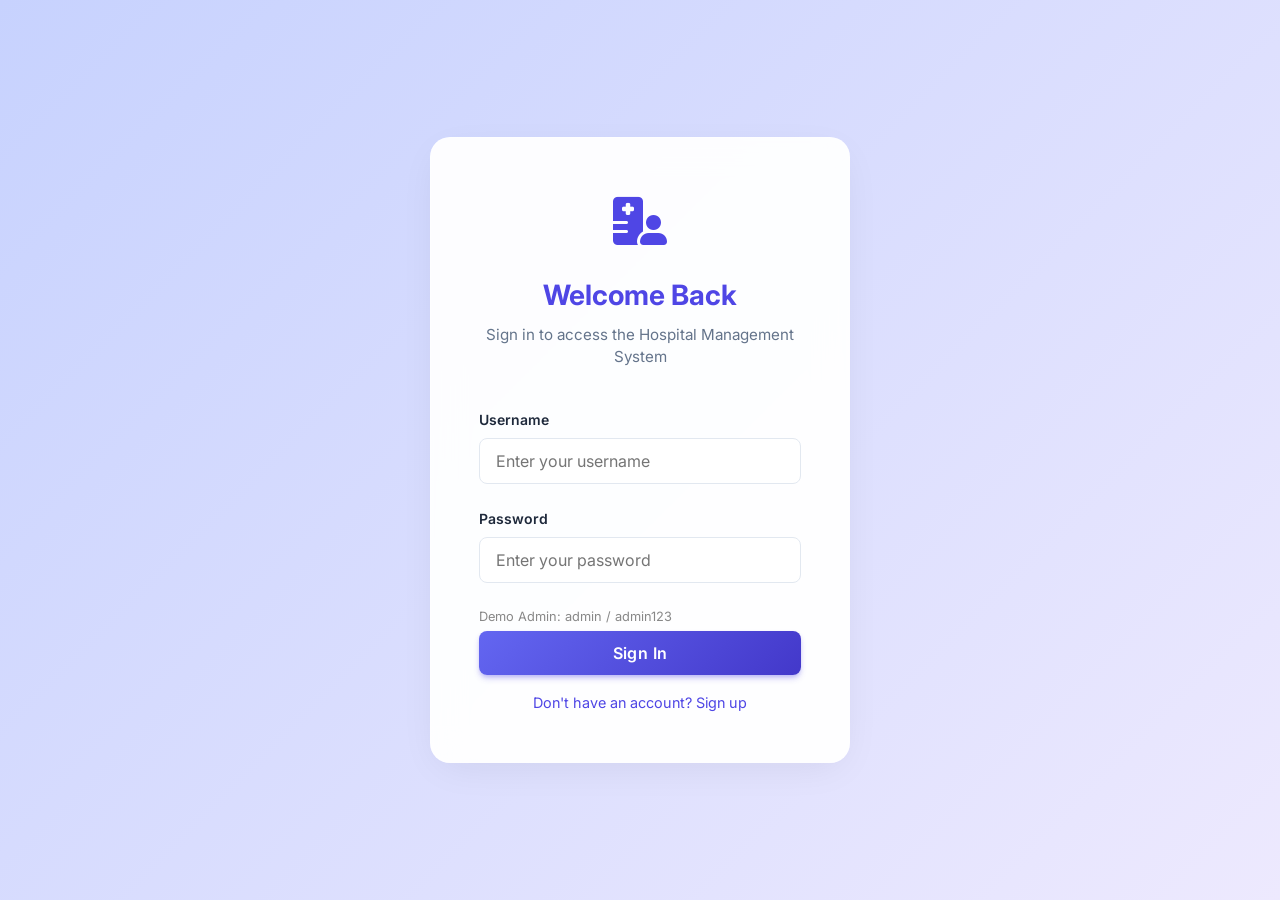
==== index.html @ 9549113a "initial commit" ====
<!DOCTYPE html>
<html lang="en">

<head>
    <meta charset="UTF-8">
    <meta name="viewport" content="width=device-width, initial-scale=1.0">
    <title>Login - Modern HMS</title>
    <link href="https://fonts.googleapis.com/css2?family=Inter:wght@400;500;600;700&display=swap" rel="stylesheet">
    <link rel="stylesheet" href="https://cdnjs.cloudflare.com/ajax/libs/font-awesome/6.0.0/css/all.min.css">
    <link rel="stylesheet" href="css/style.css">
</head>

<body>
    <div class="auth-container">
        <div class="auth-card">
            <div style="font-size: 3rem; color: var(--primary-color); margin-bottom: 1rem;">
                <i class="fas fa-hospital-user"></i>
            </div>
            <h1>Welcome Back</h1>
            <p>Sign in to access the Hospital Management System</p>
            <form id="loginForm">
                <div class="form-group">
                    <label for="username">Username</label>
                    <input type="text" id="username" placeholder="Enter your username" required>
                </div>
                <div class="form-group">
                    <label for="password">Password</label>
                    <input type="password" id="password" placeholder="Enter your password" required>
                </div>
                <!-- Adding a note for the demo -->
                <p style="font-size: 0.8rem; color: #888; text-align: left; margin-bottom: 5px;">Demo Admin: admin /
                    admin123</p>
                <button type="submit" class="btn btn-primary" style="width: 100%;">Sign In</button>
                <div style="text-align: center; margin-top: 15px;">
                    <a href="#" id="showRegister" style="font-size: 0.9rem; color: var(--primary-color); text-decoration: none;">Don't have an account? Sign up</a>
                </div>
            </form>

            <form id="registerForm" style="display: none;">
                <div class="form-group">
                    <label for="reg_username">Username</label>
                    <input type="text" id="reg_username" placeholder="Choose a username" required>
                </div>
                <div class="form-group">
                    <label for="reg_password">Password</label>
                    <input type="password" id="reg_password" placeholder="Choose a password" required>
                </div>
                <div class="form-group">
                    <label for="reg_confirm_password">Confirm Password</label>
                    <input type="password" id="reg_confirm_password" placeholder="Confirm your password" required>
                </div>
                <button type="submit" class="btn btn-primary" style="width: 100%;">Sign Up</button>
                <div style="text-align: center; margin-top: 15px;">
                    <a href="#" id="showLogin" style="font-size: 0.9rem; color: var(--primary-color); text-decoration: none;">Already have an account? Sign in</a>
                </div>
            </form>

            <div id="authError"
                style="color: var(--danger-color); margin-top: 1rem; font-size: 0.875rem; display: none;"></div>
        </div>
    </div>

    <script src="js/api.js"></script>
    <script>
        // Check if already logged in
        api.checkAuth().then(res => {
            if (res.status === 'success') {
                window.location.href = 'dashboard.html';
            }
        });

        const loginForm = document.getElementById('loginForm');
        const registerForm = document.getElementById('registerForm');
        const errorDiv = document.getElementById('authError');

        // Toggle UI
        document.getElementById('showRegister').addEventListener('click', (e) => {
            e.preventDefault();
            loginForm.style.display = 'none';
            registerForm.style.display = 'block';
            errorDiv.style.display = 'none';
            document.querySelector('.auth-card h1').textContent = 'Create Account';
            document.querySelector('.auth-card p').textContent = 'Sign up to join the system';
        });

        document.getElementById('showLogin').addEventListener('click', (e) => {
            e.preventDefault();
            registerForm.style.display = 'none';
            loginForm.style.display = 'block';
            errorDiv.style.display = 'none';
            document.querySelector('.auth-card h1').textContent = 'Welcome Back';
            document.querySelector('.auth-card p').textContent = 'Sign in to access the Hospital Management System';
        });

        loginForm.addEventListener('submit', async (e) => {
            e.preventDefault();
            const username = document.getElementById('username').value;
            const password = document.getElementById('password').value;

            try {
                const res = await api.login(username, password);
                if (res.status === 'success') {
                    window.location.href = 'dashboard.html';
                } else {
                    errorDiv.textContent = res.message;
                    errorDiv.style.display = 'block';
                }
            } catch (err) {
                errorDiv.textContent = 'Connection error. Please try again later.';
                errorDiv.style.display = 'block';
            }
        });

        registerForm.addEventListener('submit', async (e) => {
            e.preventDefault();
            const username = document.getElementById('reg_username').value;
            const password = document.getElementById('reg_password').value;
            const confirm = document.getElementById('reg_confirm_password').value;

            if (password !== confirm) {
                errorDiv.textContent = 'Passwords do not match';
                errorDiv.style.display = 'block';
                return;
            }

            try {
                const res = await api.register(username, password);
                if (res.status === 'success') {
                    window.location.href = 'dashboard.html';
                } else {
                    errorDiv.textContent = res.message || 'Error creating account';
                    errorDiv.style.display = 'block';
                }
            } catch (err) {
                console.error(err);
                errorDiv.textContent = 'Connection error. Please try again later.';
                errorDiv.style.display = 'block';
            }
        });
    </script>
</body>

</html>
---- css/style.css ----
:root {
    --primary-color: #4f46e5;
    --primary-gradient: linear-gradient(135deg, #6366f1 0%, #4338ca 100%);
    --primary-hover: #4338ca;
    --secondary-color: #10b981;
    --danger-color: #ef4444;
    --bg-color: #f8fafc;
    --card-bg: rgba(255, 255, 255, 0.95);
    --text-main: #1e293b;
    --text-muted: #64748b;
    --border-color: #e2e8f0;
    --sidebar-bg: linear-gradient(180deg, #1e1b4b 0%, #0f172a 100%);
    --sidebar-text: #e0e7ff;
    --sidebar-hover: rgba(79, 70, 229, 0.15);
    --transition-speed: 0.3s;
    --glass-bg: rgba(255, 255, 255, 0.85);
    --glass-border: rgba(255, 255, 255, 0.2);
    --glass-shadow: 0 10px 40px -10px rgba(0, 0, 0, 0.08);
    --card-shadow: 0 4px 6px -1px rgba(0, 0, 0, 0.05), 0 2px 4px -1px rgba(0, 0, 0, 0.03);
    --card-shadow-hover: 0 20px 25px -5px rgba(0, 0, 0, 0.1), 0 10px 10px -5px rgba(0, 0, 0, 0.04);
}

/* Custom Scrollbar */
::-webkit-scrollbar {
    width: 8px;
    height: 8px;
}
::-webkit-scrollbar-track {
    background: transparent;
}
::-webkit-scrollbar-thumb {
    background: #cbd5e1;
    border-radius: 10px;
}
::-webkit-scrollbar-thumb:hover {
    background: #94a3b8;
}

* {
    margin: 0;
    padding: 0;
    box-sizing: border-box;
    font-family: 'Inter', 'Segoe UI', sans-serif;
}

body {
    background: var(--bg-color);
    background-image: radial-gradient(at 0% 0%, hsla(253,16%,7%,0.03) 0, transparent 50%), radial-gradient(at 50% 0%, hsla(225,39%,30%,0.03) 0, transparent 50%), radial-gradient(at 100% 0%, hsla(339,49%,30%,0.03) 0, transparent 50%);
    background-attachment: fixed;
    color: var(--text-main);
    display: flex;
    min-height: 100vh;
    line-height: 1.5;
}

/* Glassmorphism Auth Container */
.auth-container {
    display: flex;
    justify-content: center;
    align-items: center;
    width: 100vw;
    height: 100vh;
    background: linear-gradient(135deg, #c7d2fe 0%, #ede9fe 100%);
}

.auth-card {
    background: var(--card-bg);
    padding: 3rem;
    border-radius: 1.25rem;
    box-shadow: var(--glass-shadow);
    backdrop-filter: blur(16px);
    -webkit-backdrop-filter: blur(16px);
    border: 1px solid var(--glass-border);
    width: 100%;
    max-width: 420px;
    text-align: center;
    transition: transform var(--transition-speed);
}

.auth-card:hover {
    transform: translateY(-5px);
}

.auth-card h1 {
    font-size: 1.75rem;
    color: var(--primary-color);
    margin-bottom: 0.5rem;
    font-weight: 700;
}

.auth-card p {
    color: var(--text-muted);
    margin-bottom: 2.5rem;
    font-size: 0.95rem;
}

.form-group {
    margin-bottom: 1.5rem;
    text-align: left;
}

.form-group label {
    display: block;
    font-size: 0.875rem;
    font-weight: 600;
    margin-bottom: 0.5rem;
    color: var(--text-main);
}

.form-group input, .form-group select, .form-group textarea {
    width: 100%;
    padding: 0.75rem 1rem;
    border: 1px solid var(--border-color);
    border-radius: 0.5rem;
    font-size: 1rem;
    transition: all var(--transition-speed);
    background: #fff;
    color: var(--text-main);
}

.form-group input:focus, .form-group select:focus, .form-group textarea:focus {
    outline: none;
    border-color: var(--primary-color);
    box-shadow: 0 0 0 4px rgba(79, 70, 229, 0.15);
    background: #fff;
}

.btn {
    display: inline-block;
    padding: 0.75rem 1.75rem;
    border: none;
    border-radius: 0.5rem;
    font-size: 1rem;
    font-weight: 600;
    cursor: pointer;
    transition: all var(--transition-speed);
    text-align: center;
    text-decoration: none;
    letter-spacing: 0.025em;
}

.btn-primary {
    background: var(--primary-gradient);
    color: white;
    box-shadow: 0 4px 6px -1px rgba(79, 70, 229, 0.3), 0 2px 4px -1px rgba(79, 70, 229, 0.2);
}

.btn-primary:hover {
    box-shadow: 0 10px 15px -3px rgba(79, 70, 229, 0.4), 0 4px 6px -2px rgba(79, 70, 229, 0.2);
    transform: translateY(-2px);
}

.btn-primary:active {
    transform: translateY(0);
}

.btn-sm {
    padding: 0.4rem 1rem;
    font-size: 0.85rem;
    border-radius: 0.375rem;
}

/* Dashboard Layout */
.sidebar {
    width: 260px;
    background: var(--sidebar-bg);
    color: var(--sidebar-text);
    display: flex;
    flex-direction: column;
    position: fixed;
    height: 100vh;
    box-shadow: 4px 0 24px rgba(0,0,0,0.15);
    z-index: 100;
    left: 0;
    top: 0;
}

.sidebar-header {
    padding: 1.75rem;
    text-align: center;
    border-bottom: 1px solid rgba(255,255,255,0.05);
    font-size: 1.35rem;
    font-weight: 700;
    letter-spacing: 1.5px;
    display: flex;
    align-items: center;
    justify-content: center;
    gap: 12px;
    color: #fff;
    text-shadow: 0 2px 4px rgba(0,0,0,0.2);
}

.sidebar-menu {
    list-style: none;
    flex: 1;
    overflow-y: auto;
    padding: 1.5rem 0;
}

.sidebar-menu li {
    margin-bottom: 0.25rem;
    padding: 0 1rem;
}

.sidebar-menu li a {
    display: flex;
    align-items: center;
    padding: 0.875rem 1.25rem;
    color: #94a3b8;
    text-decoration: none;
    transition: all var(--transition-speed);
    border-radius: 0.5rem;
    font-weight: 500;
}

.sidebar-menu li a:hover, .sidebar-menu li a.active {
    background: var(--sidebar-hover);
    color: white;
}

.sidebar-menu li a.active {
    background: linear-gradient(90deg, rgba(79, 70, 229, 0.2) 0%, transparent 100%);
    border-left: 4px solid var(--primary-color);
}

.sidebar-menu li a i {
    width: 30px;
    font-size: 1.25rem;
    transition: transform var(--transition-speed);
}

.sidebar-menu li a:hover i {
    transform: scale(1.1);
    color: var(--primary-color);
}

.main-content {
    flex: 1;
    margin-left: 260px;
    display: flex;
    flex-direction: column;
    min-height: 100vh;
    width: calc(100% - 260px);
}

.header {
    background: var(--glass-bg);
    padding: 1.25rem 2.5rem;
    display: flex;
    justify-content: space-between;
    align-items: center;
    box-shadow: 0 1px 3px rgba(0,0,0,0.05);
    backdrop-filter: blur(12px);
    -webkit-backdrop-filter: blur(12px);
    position: sticky;
    top: 0;
    z-index: 90;
    border-bottom: 1px solid rgba(255, 255, 255, 0.5);
}

.page-title {
    font-size: 1.35rem;
    font-weight: 700;
    color: var(--text-main);
    letter-spacing: -0.025em;
}

.user-info {
    display: flex;
    align-items: center;
    gap: 1.25rem;
    font-weight: 500;
}

.btn-danger {
    background: var(--danger-color);
    color: white;
    box-shadow: 0 4px 6px -1px rgba(239, 68, 68, 0.2);
}
.btn-danger:hover {
    background: #dc2626;
    transform: translateY(-2px);
    box-shadow: 0 6px 10px -1px rgba(239, 68, 68, 0.3);
}

.content-area {
    padding: 2.5rem;
    flex: 1;
}

/* Cards & Tables */
.card {
    background: var(--card-bg);
    border-radius: 1rem;
    box-shadow: var(--card-shadow);
    padding: 1.75rem;
    margin-bottom: 2rem;
    transition: all var(--transition-speed);
    border: 1px solid var(--border-color);
}

.card:hover {
    box-shadow: var(--card-shadow-hover);
    transform: translateY(-4px);
}

.card-header {
    display: flex;
    justify-content: space-between;
    align-items: center;
    margin-bottom: 1.5rem;
    border-bottom: 1px solid var(--border-color);
    padding-bottom: 1.25rem;
}

.card-header h2 {
    font-size: 1.25rem;
    font-weight: 700;
    color: var(--text-main);
}

.table-responsive {
    overflow-x: auto;
    border-radius: 0.5rem;
}

table {
    width: 100%;
    border-collapse: separate;
    border-spacing: 0;
}

table th, table td {
    padding: 1.125rem 1rem;
    text-align: left;
    border-bottom: 1px solid var(--border-color);
}

table th {
    background: #f8fafc;
    font-weight: 600;
    color: var(--text-muted);
    font-size: 0.875rem;
    text-transform: uppercase;
    letter-spacing: 0.05em;
}

table th:first-child {
    border-top-left-radius: 0.5rem;
}

table th:last-child {
    border-top-right-radius: 0.5rem;
}

table tr {
    transition: background-color var(--transition-speed);
}

table tbody tr:hover {
    background: #f1f5f9;
}

table tbody tr:last-child td {
    border-bottom: none;
}

.badge {
    padding: 0.35rem 0.75rem;
    border-radius: 9999px;
    font-size: 0.75rem;
    font-weight: 600;
    text-transform: uppercase;
    letter-spacing: 0.025em;
    box-shadow: 0 1px 2px rgba(0,0,0,0.05);
}
.badge.bg-success { background: #dcfce7; color: #166534; }
.badge.bg-warning { background: #fef3c7; color: #92400e; }
.badge.bg-danger { background: #fee2e2; color: #991b1b; }
.badge.bg-primary { background: #e0e7ff; color: #3730a3; }

/* Modal */
.modal {
    display: none;
    position: fixed;
    top: 0; left: 0; width: 100%; height: 100%;
    background: rgba(15, 23, 42, 0.6);
    z-index: 1000;
    justify-content: center;
    align-items: center;
    backdrop-filter: blur(8px);
    -webkit-backdrop-filter: blur(8px);
}

.modal.active {
    display: flex;
}

.modal-content {
    background: white;
    border-radius: 1.25rem;
    width: 100%;
    max-width: 500px;
    padding: 2.5rem;
    box-shadow: 0 25px 50px -12px rgba(0, 0, 0, 0.25);
    animation: modalPop 0.4s cubic-bezier(0.16, 1, 0.3, 1);
    max-height: 90vh;
    overflow-y: auto;
    border: 1px solid rgba(255,255,255,0.2);
}

.modal-header {
    display: flex;
    justify-content: space-between;
    align-items: center;
    margin-bottom: 2rem;
}

.modal-header h2 {
    font-size: 1.5rem;
    color: var(--text-main);
    font-weight: 700;
}

.close-btn {
    background: #f1f5f9;
    border: none;
    width: 36px;
    height: 36px;
    border-radius: 50%;
    font-size: 1.25rem;
    cursor: pointer;
    color: var(--text-muted);
    transition: all var(--transition-speed);
    display: flex;
    justify-content: center;
    align-items: center;
}

.close-btn:hover {
    background: #e2e8f0;
    color: var(--text-main);
    transform: scale(1.05);
}

@keyframes modalPop {
    from { transform: scale(0.95) translateY(20px); opacity: 0; }
    to { transform: scale(1) translateY(0); opacity: 1; }
}

/* Grid Layout for dashboard stats */
.stats-grid {
    display: grid;
    grid-template-columns: repeat(auto-fit, minmax(260px, 1fr));
    gap: 1.75rem;
    margin-bottom: 2.5rem;
}

.stat-card {
    background: white;
    padding: 1.75rem;
    border-radius: 1.25rem;
    display: flex;
    align-items: center;
    gap: 1.5rem;
    box-shadow: var(--card-shadow);
    transition: all var(--transition-speed);
    border: 1px solid var(--border-color);
}

.stat-card:hover {
    transform: translateY(-6px);
    box-shadow: var(--card-shadow-hover);
    border-color: #cbd5e1;
}

.stat-icon {
    width: 64px;
    height: 64px;
    border-radius: 1rem;
    display: flex;
    justify-content: center;
    align-items: center;
    font-size: 1.75rem;
    color: white;
    box-shadow: inset 0 -2px 0 rgba(0,0,0,0.1);
}

/* Enhancing stat card inner text */
.stat-info h3 {
    font-size: 0.875rem;
    color: var(--text-muted);
    text-transform: uppercase;
    letter-spacing: 0.05em;
    margin-bottom: 0.5rem;
}

.stat-info p {
    font-size: 1.875rem;
    font-weight: 700;
    color: var(--text-main);
}
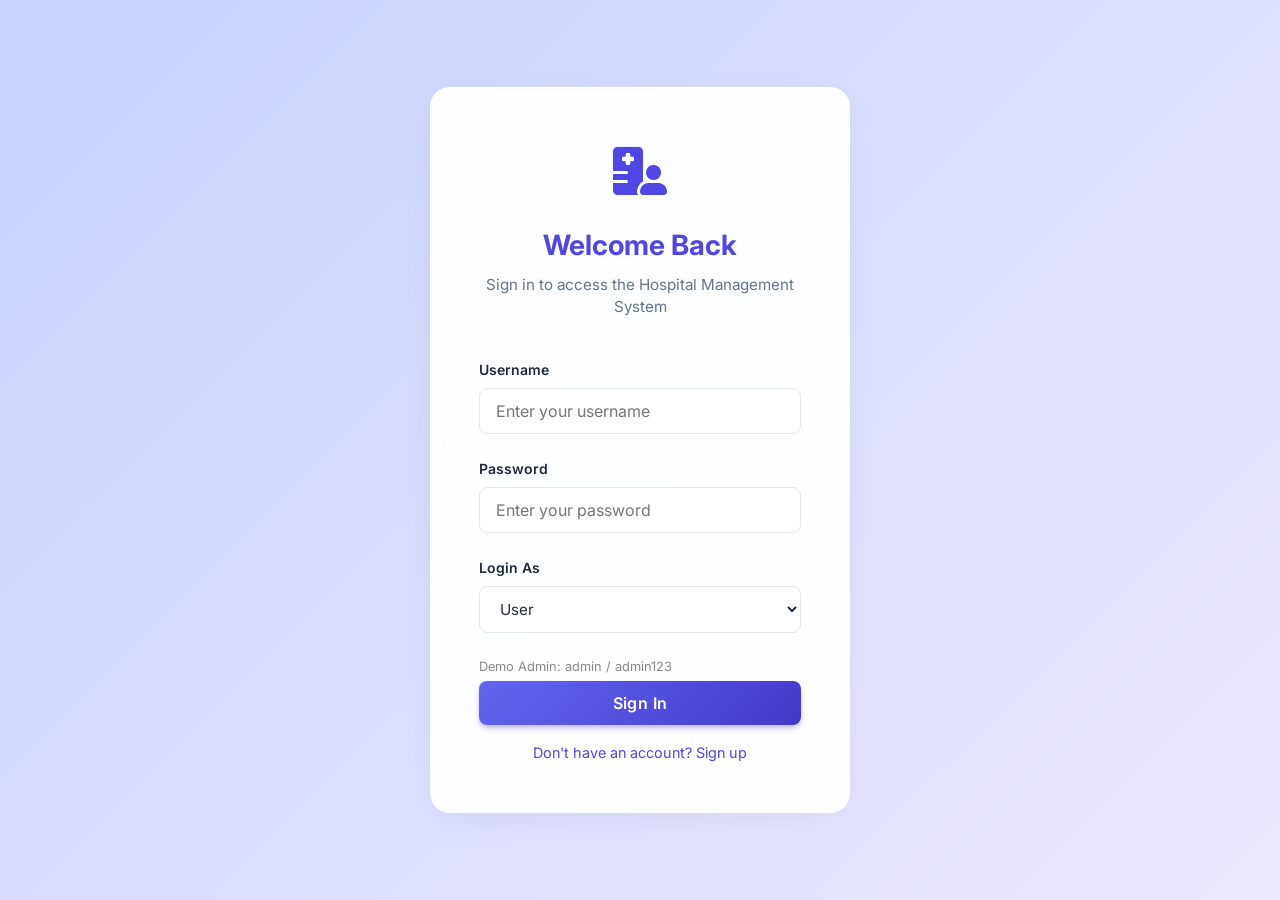
==== commit db5b5192: "added admin page" ====
--- a/index.html
+++ b/index.html
@@ -27,31 +27,19 @@
                     <label for="password">Password</label>
                     <input type="password" id="password" placeholder="Enter your password" required>
                 </div>
+                <div class="form-group">
+                    <label for="login_role">Login As</label>
+                    <select id="login_role" style="width: 100%; padding: 0.75rem 1rem; border: 1px solid #e5e7eb; border-radius: 8px; font-family: 'Inter', sans-serif; font-size: 0.95rem; outline: none; background: white;">
+                        <option value="user">User</option>
+                        <option value="admin">Admin</option>
+                    </select>
+                </div>
                 <!-- Adding a note for the demo -->
                 <p style="font-size: 0.8rem; color: #888; text-align: left; margin-bottom: 5px;">Demo Admin: admin /
                     admin123</p>
                 <button type="submit" class="btn btn-primary" style="width: 100%;">Sign In</button>
                 <div style="text-align: center; margin-top: 15px;">
-                    <a href="#" id="showRegister" style="font-size: 0.9rem; color: var(--primary-color); text-decoration: none;">Don't have an account? Sign up</a>
-                </div>
-            </form>
-
-            <form id="registerForm" style="display: none;">
-                <div class="form-group">
-                    <label for="reg_username">Username</label>
-                    <input type="text" id="reg_username" placeholder="Choose a username" required>
-                </div>
-                <div class="form-group">
-                    <label for="reg_password">Password</label>
-                    <input type="password" id="reg_password" placeholder="Choose a password" required>
-                </div>
-                <div class="form-group">
-                    <label for="reg_confirm_password">Confirm Password</label>
-                    <input type="password" id="reg_confirm_password" placeholder="Confirm your password" required>
-                </div>
-                <button type="submit" class="btn btn-primary" style="width: 100%;">Sign Up</button>
-                <div style="text-align: center; margin-top: 15px;">
-                    <a href="#" id="showLogin" style="font-size: 0.9rem; color: var(--primary-color); text-decoration: none;">Already have an account? Sign in</a>
+                    <a href="signup.html" style="font-size: 0.9rem; color: var(--primary-color); text-decoration: none;">Don't have an account? Sign up</a>
                 </div>
             </form>
 
@@ -65,42 +53,37 @@
         // Check if already logged in
         api.checkAuth().then(res => {
             if (res.status === 'success') {
-                window.location.href = 'dashboard.html';
+                if (res.user && res.user.role === 'admin') {
+                    window.location.href = 'admin_dashboard.html';
+                } else {
+                    window.location.href = 'dashboard.html';
+                }
             }
         });
 
         const loginForm = document.getElementById('loginForm');
-        const registerForm = document.getElementById('registerForm');
         const errorDiv = document.getElementById('authError');
-
-        // Toggle UI
-        document.getElementById('showRegister').addEventListener('click', (e) => {
-            e.preventDefault();
-            loginForm.style.display = 'none';
-            registerForm.style.display = 'block';
-            errorDiv.style.display = 'none';
-            document.querySelector('.auth-card h1').textContent = 'Create Account';
-            document.querySelector('.auth-card p').textContent = 'Sign up to join the system';
-        });
-
-        document.getElementById('showLogin').addEventListener('click', (e) => {
-            e.preventDefault();
-            registerForm.style.display = 'none';
-            loginForm.style.display = 'block';
-            errorDiv.style.display = 'none';
-            document.querySelector('.auth-card h1').textContent = 'Welcome Back';
-            document.querySelector('.auth-card p').textContent = 'Sign in to access the Hospital Management System';
-        });
 
         loginForm.addEventListener('submit', async (e) => {
             e.preventDefault();
             const username = document.getElementById('username').value;
             const password = document.getElementById('password').value;
+            const selectedRole = document.getElementById('login_role').value;
 
             try {
                 const res = await api.login(username, password);
                 if (res.status === 'success') {
-                    window.location.href = 'dashboard.html';
+                    if (selectedRole === 'admin' && res.role !== 'admin') {
+                        errorDiv.textContent = 'Access denied. Administrator privileges required.';
+                        errorDiv.style.display = 'block';
+                        return;
+                    }
+                    
+                    if (selectedRole === 'admin') {
+                        window.location.href = 'admin_dashboard.html';
+                    } else {
+                        window.location.href = 'dashboard.html';
+                    }
                 } else {
                     errorDiv.textContent = res.message;
                     errorDiv.style.display = 'block';
@@ -110,33 +93,6 @@
                 errorDiv.style.display = 'block';
             }
         });
-
-        registerForm.addEventListener('submit', async (e) => {
-            e.preventDefault();
-            const username = document.getElementById('reg_username').value;
-            const password = document.getElementById('reg_password').value;
-            const confirm = document.getElementById('reg_confirm_password').value;
-
-            if (password !== confirm) {
-                errorDiv.textContent = 'Passwords do not match';
-                errorDiv.style.display = 'block';
-                return;
-            }
-
-            try {
-                const res = await api.register(username, password);
-                if (res.status === 'success') {
-                    window.location.href = 'dashboard.html';
-                } else {
-                    errorDiv.textContent = res.message || 'Error creating account';
-                    errorDiv.style.display = 'block';
-                }
-            } catch (err) {
-                console.error(err);
-                errorDiv.textContent = 'Connection error. Please try again later.';
-                errorDiv.style.display = 'block';
-            }
-        });
     </script>
 </body>
 
